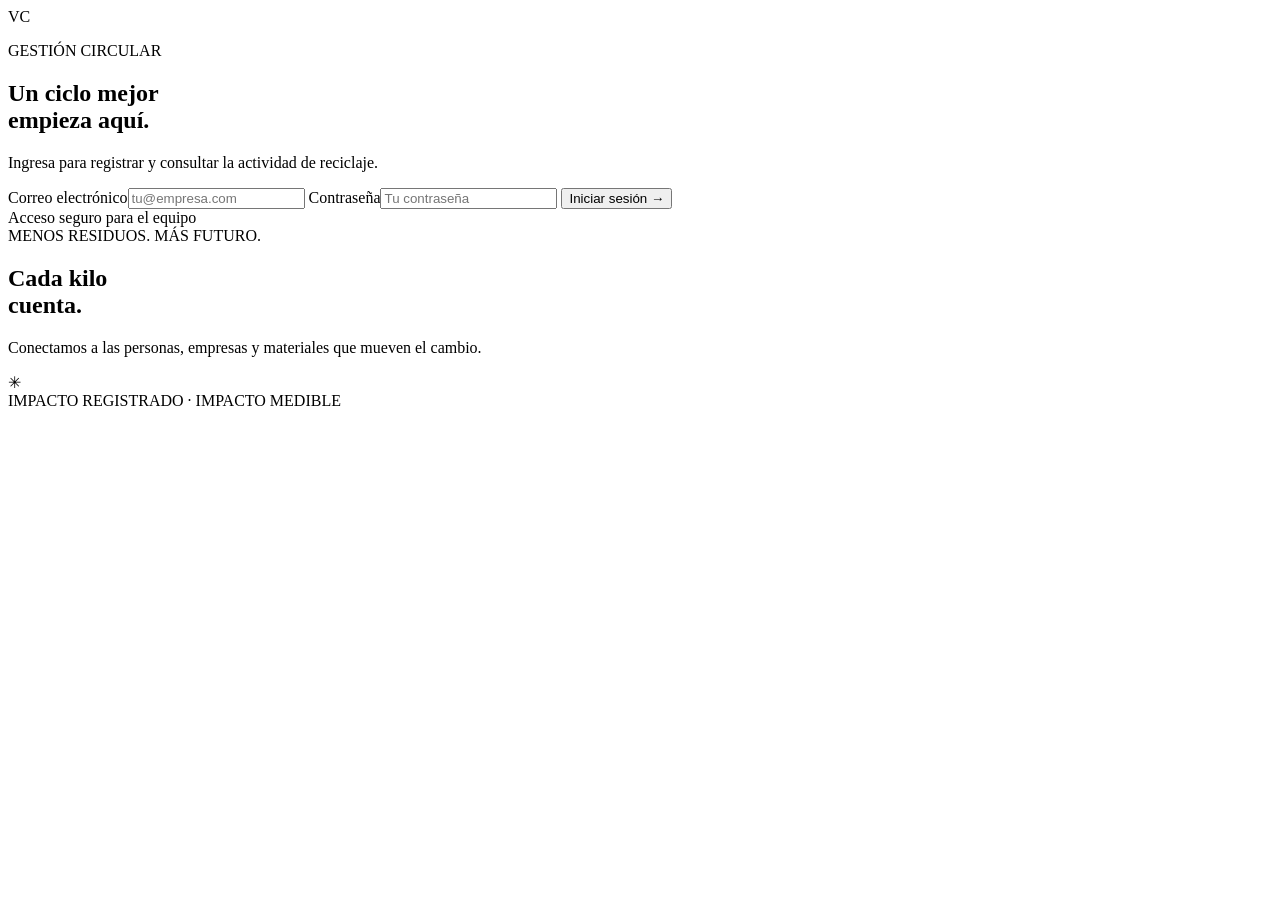
==== static/index.html @ 8184d39c "Añadir estructura HTML del panel web" ====
<!doctype html>
<html lang="es">
<head>
  <meta charset="utf-8">
  <meta name="viewport" content="width=device-width, initial-scale=1">
  <meta name="theme-color" content="#173d35">
  <title>VerdeCiclo · Gestión de reciclaje</title>
  <link rel="stylesheet" href="/styles.css">
</head>
<body>
  <div id="toast" role="status" aria-live="polite"></div>
  <main id="login" class="login-shell">
    <section class="login-card">
      <div class="brand-mark">VC</div>
      <p class="eyebrow">GESTIÓN CIRCULAR</p>
      <h1>Un ciclo mejor<br>empieza aquí.</h1>
      <p class="muted">Ingresa para registrar y consultar la actividad de reciclaje.</p>
      <form id="login-form" class="form-stack">
        <label>Correo electrónico<input name="correo" type="email" autocomplete="username" required placeholder="tu@empresa.com"></label>
        <label>Contraseña<input name="contrasena" type="password" autocomplete="current-password" required placeholder="Tu contraseña"></label>
        <button class="button primary wide" type="submit">Iniciar sesión <span>→</span></button>
        <p id="login-error" class="error-text" hidden></p>
      </form>
      <div class="login-foot"><span class="status-dot"></span> Acceso seguro para el equipo</div>
    </section>
    <aside class="login-art"><div class="art-copy"><span class="art-kicker">MENOS RESIDUOS. MÁS FUTURO.</span><h2>Cada kilo<br>cuenta.</h2><p>Conectamos a las personas, empresas y materiales que mueven el cambio.</p></div><div class="orbit orbit-a"></div><div class="orbit orbit-b"></div><div class="leaf-shape">✳</div><div class="art-caption">IMPACTO REGISTRADO · IMPACTO MEDIBLE</div></aside>
  </main>

  <div id="app" class="app-shell" hidden>
    <aside class="sidebar">
      <a class="brand" href="#dashboard"><span class="brand-mark small">VC</span><span>VerdeCiclo<small>GESTIÓN DE RECICLAJE</small></span></a>
      <div class="workspace-label">ESPACIO DE TRABAJO</div>
      <nav id="nav"></nav>
      <div class="sidebar-bottom"><div class="mini-plant">✳</div><p>Pequeños registros,<br>grandes cambios.</p><div class="side-user"><span class="avatar" id="avatar">V</span><span><b id="user-name">Usuario</b><small id="user-role">Rol</small></span><button id="logout" title="Cerrar sesión" aria-label="Cerrar sesión">↗</button></div></div>
    </aside>
    <div class="main-column">
      <header class="topbar"><div class="breadcrumb"><span>Espacio de trabajo</span><b>/</b><strong id="crumb">Resumen</strong></div><div class="top-actions"><span class="today" id="today"></span><span class="avatar top-avatar" id="top-avatar">V</span></div></header>
      <main id="view" class="content"></main>
      <footer class="footer"><span>VERDECICLO <span class="footer-dot">●</span> GESTIÓN CON PROPÓSITO</span><span>Los indicadores se calculan desde los registros almacenados.</span></footer>
    </div>
  </div>
  <script src="/app.js" defer></script>
</body>
</html>
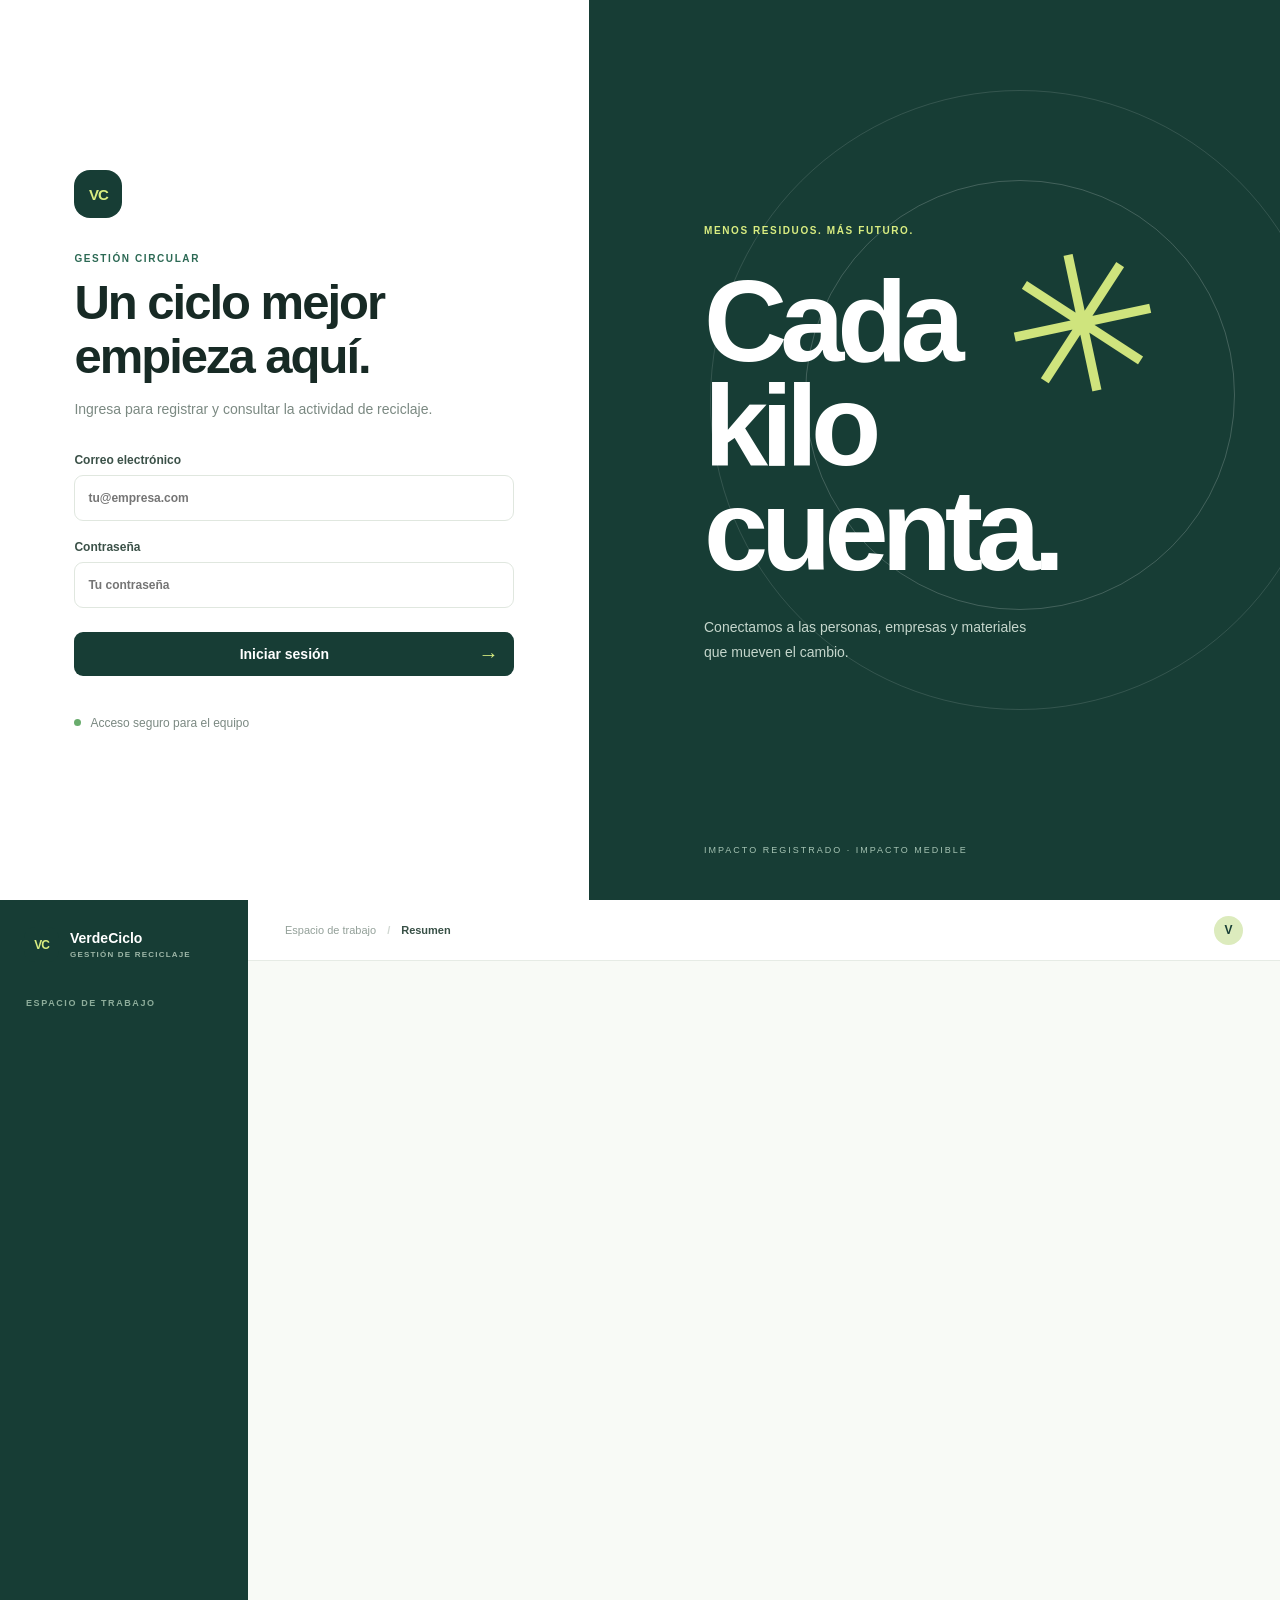
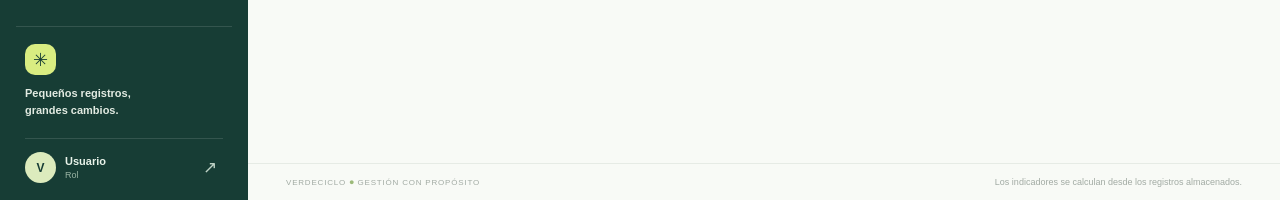
==== commit 6ac8ae72: "Corregir rutas para GitHub Pages" ====
--- a/static/index.html
+++ b/static/index.html
@@ -5,7 +5,7 @@
   <meta name="viewport" content="width=device-width, initial-scale=1">
   <meta name="theme-color" content="#173d35">
   <title>VerdeCiclo · Gestión de reciclaje</title>
-  <link rel="stylesheet" href="/styles.css">
+  <link rel="stylesheet" href="./styles.css">
 </head>
 <body>
   <div id="toast" role="status" aria-live="polite"></div>
@@ -25,7 +25,6 @@
     </section>
     <aside class="login-art"><div class="art-copy"><span class="art-kicker">MENOS RESIDUOS. MÁS FUTURO.</span><h2>Cada kilo<br>cuenta.</h2><p>Conectamos a las personas, empresas y materiales que mueven el cambio.</p></div><div class="orbit orbit-a"></div><div class="orbit orbit-b"></div><div class="leaf-shape">✳</div><div class="art-caption">IMPACTO REGISTRADO · IMPACTO MEDIBLE</div></aside>
   </main>
-
   <div id="app" class="app-shell" hidden>
     <aside class="sidebar">
       <a class="brand" href="#dashboard"><span class="brand-mark small">VC</span><span>VerdeCiclo<small>GESTIÓN DE RECICLAJE</small></span></a>
@@ -39,6 +38,6 @@
       <footer class="footer"><span>VERDECICLO <span class="footer-dot">●</span> GESTIÓN CON PROPÓSITO</span><span>Los indicadores se calculan desde los registros almacenados.</span></footer>
     </div>
   </div>
-  <script src="/app.js" defer></script>
+  <script src="./app.js" defer></script>
 </body>
 </html>
--- a/static/styles.css
+++ b/static/styles.css
@@ -0,0 +1 @@
+:root{--forest:#173d35;--deep:#102d27;--green:#2c6954;--lime:#d9ed81;--mint:#edf5e9;--paper:#f8faf6;--ink:#172a25;--muted:#7b8982;--line:#e6ebe5;--white:#fff;--red:#a83d38;--shadow:0 16px 45px #1a39290c}*{box-sizing:border-box}body{margin:0;background:var(--paper);color:var(--ink);font:14px 'DM Sans',sans-serif}h1,h2,h3,p{margin-top:0}button,input,select{font:inherit}button{cursor:pointer}.login-shell{min-height:100vh;display:grid;grid-template-columns:minmax(390px,46%) 1fr;background:#fff}.login-card{align-self:center;width:min(440px,calc(100% - 72px));margin:40px auto}.brand-mark{display:grid;place-items:center;width:48px;height:48px;border-radius:16px;background:var(--forest);color:var(--lime);font:800 15px Manrope,sans-serif;letter-spacing:-1px}.eyebrow,.art-kicker,.workspace-label{font-size:10px;font-weight:700;letter-spacing:1.6px;color:var(--green)}.login-card .eyebrow{margin:35px 0 12px}.login-card h1{font:800 clamp(35px,4vw,49px)/1.1 Manrope,sans-serif;letter-spacing:-2px;margin-bottom:14px}.muted{color:var(--muted);line-height:1.7}.form-stack{display:grid;gap:19px;margin-top:31px}.form-stack label,.field label{display:grid;gap:8px;font-size:12px;font-weight:600;color:#3b5148}.form-stack input,.field input,.field select,.search-input{height:46px;border:1px solid #e0e7df;border-radius:9px;padding:0 13px;outline:none;background:#fff;color:var(--ink)}input:focus,select:focus{border-color:#5e9679!important;box-shadow:0 0 0 3px #43816017}.button{height:44px;border:0;border-radius:9px;padding:0 16px;font-weight:700;transition:.18s}.button:hover{transform:translateY(-1px)}.button.primary{background:var(--forest);color:#fff}.button.primary:hover{background:#24594a}.button.primary span{float:right;color:var(--lime);font-size:20px;line-height:16px}.button.light{background:#eff4ec;color:var(--forest)}.button.danger{background:#fff0ee;color:var(--red)}.button.small-btn{height:34px;padding:0 11px;font-size:12px}.wide{width:100%;margin-top:5px}.error-text{color:var(--red);font-size:12px;margin:0}.login-foot{margin-top:40px;color:var(--muted);font-size:12px;display:flex;align-items:center;gap:9px}.status-dot{width:7px;height:7px;border-radius:50%;background:#69ac6d}.login-art{position:relative;overflow:hidden;display:flex;align-items:center;background:var(--forest);color:#fff;min-height:100vh;padding:9vw}.art-copy{position:relative;z-index:1;max-width:420px}.art-kicker{color:var(--lime)}.art-copy h2{font:800 clamp(68px,9vw,124px)/.91 Manrope,sans-serif;letter-spacing:-7px;margin:32px 0}.art-copy p{color:#c5d6cc;line-height:1.8;max-width:330px}.orbit{position:absolute;border:1px solid #ffffff20;border-radius:50%;width:620px;height:620px;right:-50px;top:10%}.orbit-b{width:430px;height:430px;right:45px;top:20%;border-color:#ffffff30}.leaf-shape{position:absolute;right:17%;top:24%;font-size:190px;color:#d9ed81;opacity:.95;transform:rotate(-12deg)}.art-caption{position:absolute;bottom:45px;left:9vw;font-size:9px;letter-spacing:2px;color:#a6c4b4}.app-shell{min-height:100vh;display:flex}.sidebar{width:248px;flex-shrink:0;background:var(--forest);color:#e9f3ea;display:flex;flex-direction:column;padding:25px 16px 17px}.brand{display:flex;align-items:center;gap:11px;padding:2px 8px 36px;text-decoration:none;color:#fff;font:700 14px Manrope,sans-serif}.brand small{display:block;color:#9eb7a8;font:600 8px 'DM Sans',sans-serif;letter-spacing:1.2px;margin-top:4px}.brand-mark.small{width:35px;height:35px;border-radius:11px;font-size:12px}.workspace-label{color:#8ead9b;font-size:9px;padding:0 10px;margin-bottom:11px}.sidebar nav{display:grid;gap:4px}.nav-group{font-size:10px;letter-spacing:1.2px;color:#83a08e;padding:20px 10px 7px;font-weight:700}.nav-item{height:41px;display:flex;align-items:center;gap:12px;padding:0 11px;border-radius:8px;color:#bdd0c3;text-decoration:none;font-size:12px;font-weight:500;cursor:pointer}.nav-item:hover,.nav-item.active{background:#ffffff14;color:#fff}.nav-icon{width:17px;text-align:center;font-size:15px;color:#9abea7}.nav-item.active .nav-icon{color:var(--lime)}.sidebar-bottom{margin-top:auto;border-top:1px solid #ffffff20;padding:17px 9px 0}.mini-plant{width:31px;height:31px;background:#d9ed81;color:var(--forest);border-radius:10px;display:grid;place-items:center;font-size:18px}.sidebar-bottom>p{font:600 11px/1.5 Manrope,sans-serif;color:#e2ebe2;margin:10px 0 20px}.side-user{border-top:1px solid #ffffff20;padding-top:13px;display:flex;align-items:center;gap:9px}.avatar{width:31px;height:31px;border-radius:50%;display:grid;place-items:center;background:#dcebbd;color:var(--forest);font-weight:700;font-size:12px}.side-user span:nth-child(2){display:grid;gap:3px;font-size:11px;min-width:0}.side-user small{color:#98b3a3;font-size:9px}.side-user button{margin-left:auto;color:#bed2c5;background:transparent;border:0;font-size:17px}.main-column{min-width:0;flex:1;display:flex;flex-direction:column}.topbar{height:61px;border-bottom:1px solid var(--line);display:flex;align-items:center;justify-content:space-between;padding:0 37px;background:#fff}.breadcrumb{display:flex;align-items:center;gap:11px;font-size:11px;color:#93a099}.breadcrumb b{color:#d0d7d1}.breadcrumb strong{color:#385046;font-weight:600}.top-actions{display:flex;align-items:center;gap:16px}.today{font-size:11px;color:#829088}.top-avatar{width:29px;height:29px}.content{padding:33px 38px 45px;flex:1;max-width:1600px;width:100%;margin:0 auto}.page-head{display:flex;justify-content:space-between;align-items:flex-end;margin-bottom:25px;gap:15px}.page-head h1{font:800 27px Manrope,sans-serif;letter-spacing:-.8px;margin:5px 0 6px}.page-head p{margin:0;color:var(--muted);font-size:12px}.kicker{font-size:9px;color:#6b8a72;letter-spacing:1.5px;font-weight:700}.head-actions{display:flex;gap:8px;align-items:center}.filter{height:37px;border:1px solid var(--line);border-radius:8px;background:#fff;color:#476057;padding:0 10px;font-size:11px}.grid{display:grid;gap:15px}.stats-grid{grid-template-columns:repeat(4,minmax(0,1fr));margin-bottom:16px}.stat-card,.panel,.table-panel{background:#fff;border:1px solid var(--line);border-radius:12px;box-shadow:var(--shadow)}.stat-card{padding:17px 18px;min-height:112px;position:relative}.stat-label{font-size:11px;color:#7e8d84}.stat-icon{position:absolute;right:17px;top:15px;width:29px;height:29px;border-radius:9px;background:#f0f5ea;display:grid;place-items:center;color:#52785c;font-size:14px}.stat-value{font:800 27px Manrope,sans-serif;letter-spacing:-1px;margin:12px 0 4px}.stat-note{font-size:10px;color:#91a097}.dashboard-grid{grid-template-columns:1.45fr 1fr}.panel{padding:19px;margin-bottom:15px}.panel-head{display:flex;justify-content:space-between;align-items:flex-start;margin-bottom:17px}.panel-head h3{font:700 13px Manrope,sans-serif;margin:0}.panel-head p{font-size:10px;color:var(--muted);margin:5px 0 0}.chart{height:205px;display:flex;gap:10px;align-items:flex-end;padding:12px 4px 0;border-bottom:1px solid var(--line)}.bar-col{height:100%;flex:1;display:flex;flex-direction:column;justify-content:flex-end;align-items:center;gap:8px}.bar{width:min(34px,65%);border-radius:6px 6px 2px 2px;background:#b5cf92;min-height:3px;position:relative}.bar.current{background:var(--forest)}.bar-label{font-size:9px;color:#9aa69e}.legend{font-size:9px;color:#809087;display:flex;align-items:center;gap:6px}.legend i{width:7px;height:7px;border-radius:2px;background:var(--forest)}.material-list{display:grid;gap:17px}.material-row{display:grid;grid-template-columns:1fr auto;gap:8px;font-size:10px;color:#52665c}.material-row strong{font-size:10px;color:#2c463b}.progress{grid-column:1/3;height:5px;background:#eef2eb;border-radius:5px;overflow:hidden}.progress span{display:block;height:100%;border-radius:5px;background:#84a976}.table-panel{overflow:hidden}.table-top{padding:16px 18px;display:flex;justify-content:space-between;align-items:center;border-bottom:1px solid var(--line)}.table-top h3{font:700 13px Manrope,sans-serif;margin:0}.table-top span{font-size:10px;color:#839087}.table-wrap{overflow-x:auto}table{width:100%;border-collapse:collapse;white-space:nowrap}th{text-align:left;padding:11px 17px;background:#fafbf9;color:#94a098;font-size:9px;font-weight:700;letter-spacing:.5px;text-transform:uppercase}td{padding:12px 17px;border-top:1px solid #eff2ee;font-size:11px;color:#4b6055}td strong{font-weight:600;color:#294439}.kg-pill,.soft-pill{border-radius:20px;background:#edf5e9;color:#426e4f;padding:5px 8px;font-size:10px;font-weight:700}.empty{padding:32px;text-align:center;color:#95a199;font-size:12px}.table-actions{display:flex;gap:6px}.link-btn{border:0;background:transparent;color:#467558;font-weight:700;font-size:11px;padding:4px}.link-btn.delete{color:#a94e45}.notice{padding:13px 15px;border-radius:9px;background:#f4f6ed;border:1px solid #e6eadc;color:#6a765d;font-size:11px;line-height:1.6;margin:12px 0}.notice.pending{background:#fbf6e9;border-color:#f0e7ce;color:#826d3a}.notice strong{color:inherit}.table-controls{display:flex;gap:8px}.search-input{height:35px;min-width:185px;font-size:11px}.form-card{max-width:670px;background:#fff;border:1px solid var(--line);border-radius:12px;padding:21px;box-shadow:var(--shadow)}.form-grid{display:grid;grid-template-columns:1fr 1fr;gap:16px}.field{display:grid;gap:7px}.field.full{grid-column:1/-1}.field label{font-size:11px}.field input,.field select{height:40px;font-size:12px}.form-actions{display:flex;justify-content:flex-end;gap:8px;margin-top:20px}.report-controls{display:flex;gap:9px;align-items:center;flex-wrap:wrap}.report-summary{display:flex;gap:16px;align-items:center;padding:18px;background:#f5f8f2;border-radius:10px;margin:17px 0}.report-summary strong{font:800 24px Manrope,sans-serif}.report-summary span{font-size:11px;color:#74847a}.footer{border-top:1px solid var(--line);padding:13px 38px;color:#a1aaa3;font-size:8px;letter-spacing:.8px;display:flex;justify-content:space-between}.footer-dot{color:#9cba79}.footer span:last-child{font-size:9px;letter-spacing:0}#toast{position:fixed;right:22px;top:20px;z-index:10;background:var(--forest);color:white;border-radius:8px;padding:12px 17px;box-shadow:0 8px 30px #102d2730;font-size:12px;opacity:0;transform:translateY(-8px);pointer-events:none;transition:.2s}#toast.show{opacity:1;transform:translateY(0)}#toast.bad{background:#933e38}.role-tag{font-size:9px;color:#779078;background:#f1f5ec;border-radius:20px;padding:5px 8px;font-weight:700}.cell-primary{display:flex;align-items:center;gap:9px}.cell-avatar{width:26px;height:26px;border-radius:8px;background:#f0f4ea;color:#557553;display:grid;place-items:center;font-size:10px;font-weight:700}@media(max-width:950px){.sidebar{width:205px}.content{padding:27px 23px}.topbar{padding:0 23px}.stats-grid{grid-template-columns:repeat(2,1fr)}.dashboard-grid{grid-template-columns:1fr}.login-shell{grid-template-columns:1fr}.login-art{display:none}}@media(max-width:620px){.sidebar{width:62px;padding:17px 8px}.brand{padding:0 5px 30px}.brand>span:nth-child(2),.workspace-label,.nav-group,.nav-item span:not(.nav-icon),.sidebar-bottom>p,.side-user span:nth-child(2),.side-user button{display:none}.nav-item{justify-content:center;padding:0}.sidebar-bottom{padding:12px 0 0}.mini-plant{display:none}.side-user{justify-content:center}.topbar{height:54px;padding:0 14px}.today{display:none}.content{padding:22px 13px 32px}.page-head{align-items:flex-start;flex-direction:column}.stats-grid{gap:9px}.stat-card{padding:13px;min-height:100px}.stat-value{font-size:22px}.stat-icon{right:10px;top:10px;width:24px;height:24px}.panel{padding:14px}.footer{padding:12px 14px;gap:10px;line-height:1.5}.footer span:last-child{text-align:right}.form-grid{grid-template-columns:1fr}.field.full{grid-column:auto}.table-top{padding:13px}.table-controls{flex-wrap:wrap}.report-controls{width:100%}.filter{max-width:100%}}
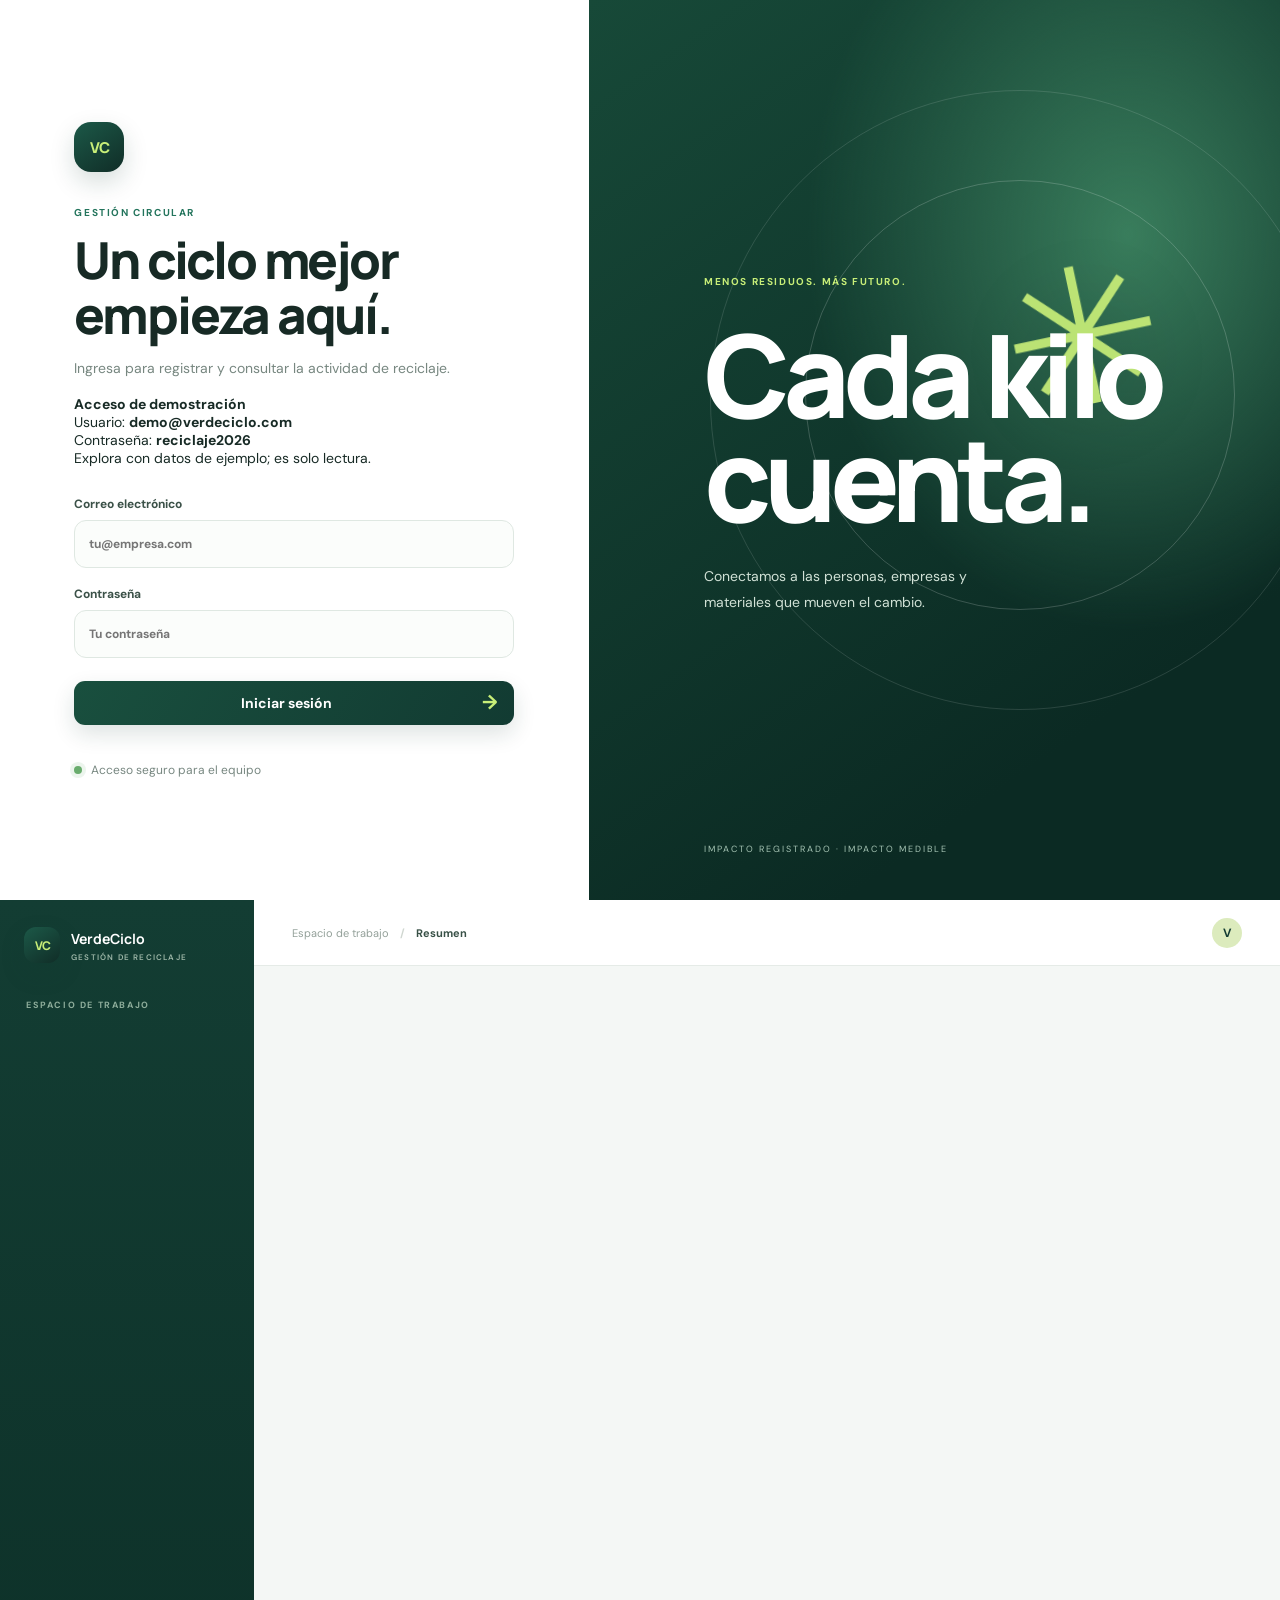
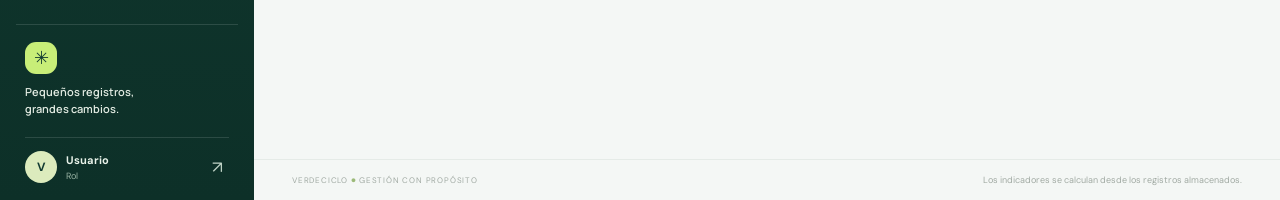
==== commit 5b5e20bd: "Añadir acceso demo de solo lectura" ====
--- a/static/index.html
+++ b/static/index.html
@@ -15,6 +15,7 @@
       <p class="eyebrow">GESTIÓN CIRCULAR</p>
       <h1>Un ciclo mejor<br>empieza aquí.</h1>
       <p class="muted">Ingresa para registrar y consultar la actividad de reciclaje.</p>
+      <div class="demo-hint"><strong>Acceso de demostración</strong><br>Usuario: <b>demo@verdeciclo.com</b><br>Contraseña: <b>reciclaje2026</b><br>Explora con datos de ejemplo; es solo lectura.</div>
       <form id="login-form" class="form-stack">
         <label>Correo electrónico<input name="correo" type="email" autocomplete="username" required placeholder="tu@empresa.com"></label>
         <label>Contraseña<input name="contrasena" type="password" autocomplete="current-password" required placeholder="Tu contraseña"></label>
@@ -39,5 +40,6 @@
     </div>
   </div>
   <script src="./app.js" defer></script>
+  <script src="./demo.js" defer></script>
 </body>
 </html>
--- a/static/styles.css
+++ b/static/styles.css
@@ -1 +1,2 @@
-:root{--forest:#173d35;--deep:#102d27;--green:#2c6954;--lime:#d9ed81;--mint:#edf5e9;--paper:#f8faf6;--ink:#172a25;--muted:#7b8982;--line:#e6ebe5;--white:#fff;--red:#a83d38;--shadow:0 16px 45px #1a39290c}*{box-sizing:border-box}body{margin:0;background:var(--paper);color:var(--ink);font:14px 'DM Sans',sans-serif}h1,h2,h3,p{margin-top:0}button,input,select{font:inherit}button{cursor:pointer}.login-shell{min-height:100vh;display:grid;grid-template-columns:minmax(390px,46%) 1fr;background:#fff}.login-card{align-self:center;width:min(440px,calc(100% - 72px));margin:40px auto}.brand-mark{display:grid;place-items:center;width:48px;height:48px;border-radius:16px;background:var(--forest);color:var(--lime);font:800 15px Manrope,sans-serif;letter-spacing:-1px}.eyebrow,.art-kicker,.workspace-label{font-size:10px;font-weight:700;letter-spacing:1.6px;color:var(--green)}.login-card .eyebrow{margin:35px 0 12px}.login-card h1{font:800 clamp(35px,4vw,49px)/1.1 Manrope,sans-serif;letter-spacing:-2px;margin-bottom:14px}.muted{color:var(--muted);line-height:1.7}.form-stack{display:grid;gap:19px;margin-top:31px}.form-stack label,.field label{display:grid;gap:8px;font-size:12px;font-weight:600;color:#3b5148}.form-stack input,.field input,.field select,.search-input{height:46px;border:1px solid #e0e7df;border-radius:9px;padding:0 13px;outline:none;background:#fff;color:var(--ink)}input:focus,select:focus{border-color:#5e9679!important;box-shadow:0 0 0 3px #43816017}.button{height:44px;border:0;border-radius:9px;padding:0 16px;font-weight:700;transition:.18s}.button:hover{transform:translateY(-1px)}.button.primary{background:var(--forest);color:#fff}.button.primary:hover{background:#24594a}.button.primary span{float:right;color:var(--lime);font-size:20px;line-height:16px}.button.light{background:#eff4ec;color:var(--forest)}.button.danger{background:#fff0ee;color:var(--red)}.button.small-btn{height:34px;padding:0 11px;font-size:12px}.wide{width:100%;margin-top:5px}.error-text{color:var(--red);font-size:12px;margin:0}.login-foot{margin-top:40px;color:var(--muted);font-size:12px;display:flex;align-items:center;gap:9px}.status-dot{width:7px;height:7px;border-radius:50%;background:#69ac6d}.login-art{position:relative;overflow:hidden;display:flex;align-items:center;background:var(--forest);color:#fff;min-height:100vh;padding:9vw}.art-copy{position:relative;z-index:1;max-width:420px}.art-kicker{color:var(--lime)}.art-copy h2{font:800 clamp(68px,9vw,124px)/.91 Manrope,sans-serif;letter-spacing:-7px;margin:32px 0}.art-copy p{color:#c5d6cc;line-height:1.8;max-width:330px}.orbit{position:absolute;border:1px solid #ffffff20;border-radius:50%;width:620px;height:620px;right:-50px;top:10%}.orbit-b{width:430px;height:430px;right:45px;top:20%;border-color:#ffffff30}.leaf-shape{position:absolute;right:17%;top:24%;font-size:190px;color:#d9ed81;opacity:.95;transform:rotate(-12deg)}.art-caption{position:absolute;bottom:45px;left:9vw;font-size:9px;letter-spacing:2px;color:#a6c4b4}.app-shell{min-height:100vh;display:flex}.sidebar{width:248px;flex-shrink:0;background:var(--forest);color:#e9f3ea;display:flex;flex-direction:column;padding:25px 16px 17px}.brand{display:flex;align-items:center;gap:11px;padding:2px 8px 36px;text-decoration:none;color:#fff;font:700 14px Manrope,sans-serif}.brand small{display:block;color:#9eb7a8;font:600 8px 'DM Sans',sans-serif;letter-spacing:1.2px;margin-top:4px}.brand-mark.small{width:35px;height:35px;border-radius:11px;font-size:12px}.workspace-label{color:#8ead9b;font-size:9px;padding:0 10px;margin-bottom:11px}.sidebar nav{display:grid;gap:4px}.nav-group{font-size:10px;letter-spacing:1.2px;color:#83a08e;padding:20px 10px 7px;font-weight:700}.nav-item{height:41px;display:flex;align-items:center;gap:12px;padding:0 11px;border-radius:8px;color:#bdd0c3;text-decoration:none;font-size:12px;font-weight:500;cursor:pointer}.nav-item:hover,.nav-item.active{background:#ffffff14;color:#fff}.nav-icon{width:17px;text-align:center;font-size:15px;color:#9abea7}.nav-item.active .nav-icon{color:var(--lime)}.sidebar-bottom{margin-top:auto;border-top:1px solid #ffffff20;padding:17px 9px 0}.mini-plant{width:31px;height:31px;background:#d9ed81;color:var(--forest);border-radius:10px;display:grid;place-items:center;font-size:18px}.sidebar-bottom>p{font:600 11px/1.5 Manrope,sans-serif;color:#e2ebe2;margin:10px 0 20px}.side-user{border-top:1px solid #ffffff20;padding-top:13px;display:flex;align-items:center;gap:9px}.avatar{width:31px;height:31px;border-radius:50%;display:grid;place-items:center;background:#dcebbd;color:var(--forest);font-weight:700;font-size:12px}.side-user span:nth-child(2){display:grid;gap:3px;font-size:11px;min-width:0}.side-user small{color:#98b3a3;font-size:9px}.side-user button{margin-left:auto;color:#bed2c5;background:transparent;border:0;font-size:17px}.main-column{min-width:0;flex:1;display:flex;flex-direction:column}.topbar{height:61px;border-bottom:1px solid var(--line);display:flex;align-items:center;justify-content:space-between;padding:0 37px;background:#fff}.breadcrumb{display:flex;align-items:center;gap:11px;font-size:11px;color:#93a099}.breadcrumb b{color:#d0d7d1}.breadcrumb strong{color:#385046;font-weight:600}.top-actions{display:flex;align-items:center;gap:16px}.today{font-size:11px;color:#829088}.top-avatar{width:29px;height:29px}.content{padding:33px 38px 45px;flex:1;max-width:1600px;width:100%;margin:0 auto}.page-head{display:flex;justify-content:space-between;align-items:flex-end;margin-bottom:25px;gap:15px}.page-head h1{font:800 27px Manrope,sans-serif;letter-spacing:-.8px;margin:5px 0 6px}.page-head p{margin:0;color:var(--muted);font-size:12px}.kicker{font-size:9px;color:#6b8a72;letter-spacing:1.5px;font-weight:700}.head-actions{display:flex;gap:8px;align-items:center}.filter{height:37px;border:1px solid var(--line);border-radius:8px;background:#fff;color:#476057;padding:0 10px;font-size:11px}.grid{display:grid;gap:15px}.stats-grid{grid-template-columns:repeat(4,minmax(0,1fr));margin-bottom:16px}.stat-card,.panel,.table-panel{background:#fff;border:1px solid var(--line);border-radius:12px;box-shadow:var(--shadow)}.stat-card{padding:17px 18px;min-height:112px;position:relative}.stat-label{font-size:11px;color:#7e8d84}.stat-icon{position:absolute;right:17px;top:15px;width:29px;height:29px;border-radius:9px;background:#f0f5ea;display:grid;place-items:center;color:#52785c;font-size:14px}.stat-value{font:800 27px Manrope,sans-serif;letter-spacing:-1px;margin:12px 0 4px}.stat-note{font-size:10px;color:#91a097}.dashboard-grid{grid-template-columns:1.45fr 1fr}.panel{padding:19px;margin-bottom:15px}.panel-head{display:flex;justify-content:space-between;align-items:flex-start;margin-bottom:17px}.panel-head h3{font:700 13px Manrope,sans-serif;margin:0}.panel-head p{font-size:10px;color:var(--muted);margin:5px 0 0}.chart{height:205px;display:flex;gap:10px;align-items:flex-end;padding:12px 4px 0;border-bottom:1px solid var(--line)}.bar-col{height:100%;flex:1;display:flex;flex-direction:column;justify-content:flex-end;align-items:center;gap:8px}.bar{width:min(34px,65%);border-radius:6px 6px 2px 2px;background:#b5cf92;min-height:3px;position:relative}.bar.current{background:var(--forest)}.bar-label{font-size:9px;color:#9aa69e}.legend{font-size:9px;color:#809087;display:flex;align-items:center;gap:6px}.legend i{width:7px;height:7px;border-radius:2px;background:var(--forest)}.material-list{display:grid;gap:17px}.material-row{display:grid;grid-template-columns:1fr auto;gap:8px;font-size:10px;color:#52665c}.material-row strong{font-size:10px;color:#2c463b}.progress{grid-column:1/3;height:5px;background:#eef2eb;border-radius:5px;overflow:hidden}.progress span{display:block;height:100%;border-radius:5px;background:#84a976}.table-panel{overflow:hidden}.table-top{padding:16px 18px;display:flex;justify-content:space-between;align-items:center;border-bottom:1px solid var(--line)}.table-top h3{font:700 13px Manrope,sans-serif;margin:0}.table-top span{font-size:10px;color:#839087}.table-wrap{overflow-x:auto}table{width:100%;border-collapse:collapse;white-space:nowrap}th{text-align:left;padding:11px 17px;background:#fafbf9;color:#94a098;font-size:9px;font-weight:700;letter-spacing:.5px;text-transform:uppercase}td{padding:12px 17px;border-top:1px solid #eff2ee;font-size:11px;color:#4b6055}td strong{font-weight:600;color:#294439}.kg-pill,.soft-pill{border-radius:20px;background:#edf5e9;color:#426e4f;padding:5px 8px;font-size:10px;font-weight:700}.empty{padding:32px;text-align:center;color:#95a199;font-size:12px}.table-actions{display:flex;gap:6px}.link-btn{border:0;background:transparent;color:#467558;font-weight:700;font-size:11px;padding:4px}.link-btn.delete{color:#a94e45}.notice{padding:13px 15px;border-radius:9px;background:#f4f6ed;border:1px solid #e6eadc;color:#6a765d;font-size:11px;line-height:1.6;margin:12px 0}.notice.pending{background:#fbf6e9;border-color:#f0e7ce;color:#826d3a}.notice strong{color:inherit}.table-controls{display:flex;gap:8px}.search-input{height:35px;min-width:185px;font-size:11px}.form-card{max-width:670px;background:#fff;border:1px solid var(--line);border-radius:12px;padding:21px;box-shadow:var(--shadow)}.form-grid{display:grid;grid-template-columns:1fr 1fr;gap:16px}.field{display:grid;gap:7px}.field.full{grid-column:1/-1}.field label{font-size:11px}.field input,.field select{height:40px;font-size:12px}.form-actions{display:flex;justify-content:flex-end;gap:8px;margin-top:20px}.report-controls{display:flex;gap:9px;align-items:center;flex-wrap:wrap}.report-summary{display:flex;gap:16px;align-items:center;padding:18px;background:#f5f8f2;border-radius:10px;margin:17px 0}.report-summary strong{font:800 24px Manrope,sans-serif}.report-summary span{font-size:11px;color:#74847a}.footer{border-top:1px solid var(--line);padding:13px 38px;color:#a1aaa3;font-size:8px;letter-spacing:.8px;display:flex;justify-content:space-between}.footer-dot{color:#9cba79}.footer span:last-child{font-size:9px;letter-spacing:0}#toast{position:fixed;right:22px;top:20px;z-index:10;background:var(--forest);color:white;border-radius:8px;padding:12px 17px;box-shadow:0 8px 30px #102d2730;font-size:12px;opacity:0;transform:translateY(-8px);pointer-events:none;transition:.2s}#toast.show{opacity:1;transform:translateY(0)}#toast.bad{background:#933e38}.role-tag{font-size:9px;color:#779078;background:#f1f5ec;border-radius:20px;padding:5px 8px;font-weight:700}.cell-primary{display:flex;align-items:center;gap:9px}.cell-avatar{width:26px;height:26px;border-radius:8px;background:#f0f4ea;color:#557553;display:grid;place-items:center;font-size:10px;font-weight:700}@media(max-width:950px){.sidebar{width:205px}.content{padding:27px 23px}.topbar{padding:0 23px}.stats-grid{grid-template-columns:repeat(2,1fr)}.dashboard-grid{grid-template-columns:1fr}.login-shell{grid-template-columns:1fr}.login-art{display:none}}@media(max-width:620px){.sidebar{width:62px;padding:17px 8px}.brand{padding:0 5px 30px}.brand>span:nth-child(2),.workspace-label,.nav-group,.nav-item span:not(.nav-icon),.sidebar-bottom>p,.side-user span:nth-child(2),.side-user button{display:none}.nav-item{justify-content:center;padding:0}.sidebar-bottom{padding:12px 0 0}.mini-plant{display:none}.side-user{justify-content:center}.topbar{height:54px;padding:0 14px}.today{display:none}.content{padding:22px 13px 32px}.page-head{align-items:flex-start;flex-direction:column}.stats-grid{gap:9px}.stat-card{padding:13px;min-height:100px}.stat-value{font-size:22px}.stat-icon{right:10px;top:10px;width:24px;height:24px}.panel{padding:14px}.footer{padding:12px 14px;gap:10px;line-height:1.5}.footer span:last-child{text-align:right}.form-grid{grid-template-columns:1fr}.field.full{grid-column:auto}.table-top{padding:13px}.table-controls{flex-wrap:wrap}.report-controls{width:100%}.filter{max-width:100%}}
+@import url('https://fonts.googleapis.com/css2?family=DM+Sans:wght@400;500;600;700&family=Manrope:wght@500;600;700;800&display=swap');
+:root{--forest:#123b32;--deep:#0c2923;--green:#23745c;--lime:#c8ee78;--mint:#eaf4ed;--paper:#f4f7f5;--ink:#172a25;--muted:#778780;--line:#e5ebe7;--white:#fff;--red:#a83d38;--shadow:0 22px 65px #113b2a12}*{box-sizing:border-box}body{margin:0;background:var(--paper);color:var(--ink);font:14px 'DM Sans',sans-serif}h1,h2,h3,p{margin-top:0}button,input,select{font:inherit}button{cursor:pointer}.login-shell{min-height:100vh;display:grid;grid-template-columns:minmax(420px,46%) 1fr;background:#fff}.login-card{align-self:center;width:min(440px,calc(100% - 72px));margin:40px auto}.brand-mark{display:grid;place-items:center;width:50px;height:50px;border-radius:17px;background:linear-gradient(145deg,#1c5948,#102d27);color:var(--lime);font:800 15px Manrope,sans-serif;letter-spacing:-1px;box-shadow:0 10px 25px #123b322b}.eyebrow,.art-kicker,.workspace-label{font-size:10px;font-weight:700;letter-spacing:1.6px;color:var(--green)}.login-card .eyebrow{margin:34px 0 13px}.login-card h1{font:800 clamp(36px,4vw,51px)/1.08 Manrope,sans-serif;letter-spacing:-2.2px;margin-bottom:15px}.muted{color:var(--muted);line-height:1.7}.form-stack{display:grid;gap:18px;margin-top:29px}.form-stack label,.field label{display:grid;gap:8px;font-size:12px;font-weight:700;color:#3b5148}.form-stack input,.field input,.field select,.search-input{height:48px;border:1px solid #dfe8e2;border-radius:12px;padding:0 14px;outline:none;background:#fbfdfb;color:var(--ink);transition:.2s}.form-stack input:focus,.field input:focus,.field select:focus,.search-input:focus,input:focus,select:focus{border-color:#60a181!important;box-shadow:0 0 0 4px #43816017;background:white}.button{min-height:44px;border:0;border-radius:11px;padding:0 16px;font-weight:700;transition:transform .18s,box-shadow .18s,background .18s}.button:hover{transform:translateY(-2px)}.button.primary{background:linear-gradient(120deg,#194f3e,#123b32);color:#fff;box-shadow:0 9px 22px #123b3224}.button.primary:hover{background:#24594a;box-shadow:0 12px 26px #123b3230}.button.primary span{float:right;color:var(--lime);font-size:20px;line-height:16px}.button.light{background:#edf4ef;color:var(--forest)}.button.danger{background:#fff0ee;color:var(--red)}.button.small-btn{min-height:34px;padding:0 11px;font-size:12px}.wide{width:100%;margin-top:5px}.error-text{color:var(--red);font-size:12px;margin:0}.login-foot{margin-top:37px;color:var(--muted);font-size:12px;display:flex;align-items:center;gap:9px}.status-dot{width:8px;height:8px;border-radius:50%;background:#69ac6d;box-shadow:0 0 0 4px #69ac6d20}.login-art{position:relative;overflow:hidden;display:flex;align-items:center;background:radial-gradient(ellipse at 78% 26%,#397d5c 0,transparent 42%),linear-gradient(145deg,#174938,#0b2a23 78%);color:#fff;min-height:100vh;padding:9vw}.art-copy{position:relative;z-index:1;max-width:460px}.art-kicker{color:var(--lime)}.art-copy h2{font:800 clamp(68px,9vw,124px)/.9 Manrope,sans-serif;letter-spacing:-7px;margin:34px 0}.art-copy p{color:#d1e1d6;line-height:1.8;max-width:330px}.orbit{position:absolute;border:1px solid #ffffff20;border-radius:50%;width:620px;height:620px;right:-50px;top:10%}.orbit-b{width:430px;height:430px;right:45px;top:20%;border-color:#ffffff30}.leaf-shape{position:absolute;right:17%;top:24%;font-size:190px;color:var(--lime);opacity:.92;transform:rotate(-12deg);filter:drop-shadow(0 20px 50px #0003)}.art-caption{position:absolute;bottom:45px;left:9vw;font-size:9px;letter-spacing:2px;color:#a6c4b4}.app-shell{min-height:100vh;display:flex;background:var(--paper)}.sidebar{width:254px;flex-shrink:0;background:linear-gradient(180deg,#133d33,#0d3028);color:#e9f3ea;display:flex;flex-direction:column;padding:25px 16px 17px}.brand{display:flex;align-items:center;gap:11px;padding:2px 8px 36px;text-decoration:none;color:#fff;font:700 14px Manrope,sans-serif}.brand small{display:block;color:#9eb7a8;font:600 8px 'DM Sans',sans-serif;letter-spacing:1.2px;margin-top:4px}.brand-mark.small{width:36px;height:36px;border-radius:12px;font-size:12px}.workspace-label{color:#8ead9b;font-size:9px;padding:0 10px;margin-bottom:11px}.sidebar nav{display:grid;gap:5px}.nav-group{font-size:10px;letter-spacing:1.2px;color:#83a08e;padding:20px 10px 7px;font-weight:700}.nav-item{height:42px;display:flex;align-items:center;gap:12px;padding:0 11px;border-radius:11px;color:#bdd0c3;text-decoration:none;font-size:12px;font-weight:500;cursor:pointer;transition:.18s}.nav-item:hover,.nav-item.active{background:#ffffff17;color:#fff}.nav-item.active{box-shadow:inset 3px 0 var(--lime)}.nav-icon{width:17px;text-align:center;font-size:15px;color:#9abea7}.nav-item.active .nav-icon{color:var(--lime)}.sidebar-bottom{margin-top:auto;border-top:1px solid #ffffff20;padding:17px 9px 0}.mini-plant{width:32px;height:32px;background:var(--lime);color:var(--forest);border-radius:11px;display:grid;place-items:center;font-size:18px}.sidebar-bottom>p{font:600 11px/1.5 Manrope,sans-serif;color:#e2ebe2;margin:10px 0 20px}.side-user{border-top:1px solid #ffffff20;padding-top:13px;display:flex;align-items:center;gap:9px}.avatar{width:32px;height:32px;border-radius:50%;display:grid;place-items:center;background:#dcebbd;color:var(--forest);font-weight:700;font-size:12px}.side-user span:nth-child(2){display:grid;gap:3px;font-size:11px;min-width:0}.side-user small{color:#98b3a3;font-size:9px}.side-user button{margin-left:auto;color:#bed2c5;background:transparent;border:0;font-size:17px}.main-column{min-width:0;flex:1;display:flex;flex-direction:column}.topbar{height:66px;border-bottom:1px solid var(--line);display:flex;align-items:center;justify-content:space-between;padding:0 38px;background:#fff}.breadcrumb{display:flex;align-items:center;gap:11px;font-size:11px;color:#93a099}.breadcrumb b{color:#d0d7d1}.breadcrumb strong{color:#385046;font-weight:700}.top-actions{display:flex;align-items:center;gap:16px}.today{font-size:11px;color:#829088}.top-avatar{width:30px;height:30px}.content{padding:35px 38px 48px;flex:1;max-width:1600px;width:100%;margin:0 auto}.page-head{display:flex;justify-content:space-between;align-items:flex-end;margin-bottom:25px;gap:15px}.page-head h1{font:800 28px Manrope,sans-serif;letter-spacing:-.9px;margin:5px 0 6px}.page-head p{margin:0;color:var(--muted);font-size:12px}.kicker{font-size:9px;color:#6b8a72;letter-spacing:1.5px;font-weight:700}.head-actions{display:flex;gap:8px;align-items:center}.filter{height:39px;border:1px solid var(--line);border-radius:11px;background:#fff;color:#476057;padding:0 11px;font-size:11px}.grid{display:grid;gap:16px}.stats-grid{grid-template-columns:repeat(4,minmax(0,1fr));margin-bottom:17px}.stat-card,.panel,.table-panel{background:#fff;border:1px solid #e7ede9;border-radius:16px;box-shadow:var(--shadow)}.stat-card{padding:19px;min-height:118px;position:relative}.stat-label{font-size:11px;color:#7e8d84}.stat-icon{position:absolute;right:17px;top:15px;width:32px;height:32px;border-radius:11px;background:#eff6e8;display:grid;place-items:center;color:#52785c;font-size:14px}.stat-value{font:800 28px Manrope,sans-serif;letter-spacing:-1px;margin:13px 0 4px}.stat-note{font-size:10px;color:#91a097}.dashboard-grid{grid-template-columns:1.45fr 1fr}.panel{padding:21px;margin-bottom:16px}.panel-head{display:flex;justify-content:space-between;align-items:flex-start;margin-bottom:18px}.panel-head h3,.table-top h3{font:700 14px Manrope,sans-serif;margin:0}.panel-head p{font-size:10px;color:var(--muted);margin:5px 0 0}.chart{height:210px;display:flex;gap:10px;align-items:flex-end;padding:12px 4px 0;border-bottom:1px solid var(--line)}.bar-col{height:100%;flex:1;display:flex;flex-direction:column;justify-content:flex-end;align-items:center;gap:8px}.bar{width:min(35px,65%);border-radius:8px 8px 3px 3px;background:#b9d79d;min-height:3px;position:relative}.bar.current{background:linear-gradient(#2e8060,#174e3d)}.bar-label{font-size:9px;color:#9aa69e}.legend{font-size:9px;color:#809087;display:flex;align-items:center;gap:6px}.legend i{width:7px;height:7px;border-radius:2px;background:var(--forest)}.material-list{display:grid;gap:18px}.material-row{display:grid;grid-template-columns:1fr auto;gap:8px;font-size:10px;color:#52665c}.material-row strong{font-size:10px;color:#2c463b}.progress{grid-column:1/3;height:6px;background:#eef2eb;border-radius:5px;overflow:hidden}.progress span{display:block;height:100%;border-radius:5px;background:linear-gradient(90deg,#84a976,#badb84)}.table-panel{overflow:hidden}.table-top{padding:17px 19px;display:flex;justify-content:space-between;align-items:center;border-bottom:1px solid var(--line)}.table-top span{font-size:10px;color:#839087}.table-wrap{overflow-x:auto}table{width:100%;border-collapse:collapse;white-space:nowrap}th{text-align:left;padding:12px 17px;background:#f8faf8;color:#94a098;font-size:9px;font-weight:700;letter-spacing:.5px;text-transform:uppercase}td{padding:13px 17px;border-top:1px solid #eff2ee;font-size:11px;color:#4b6055}td strong{font-weight:700;color:#294439}.kg-pill,.soft-pill{border-radius:20px;background:#edf5e9;color:#426e4f;padding:5px 9px;font-size:10px;font-weight:700}.empty{padding:34px;text-align:center;color:#95a199;font-size:12px}.table-actions{display:flex;gap:6px}.link-btn{border:0;background:transparent;color:#467558;font-weight:700;font-size:11px;padding:4px}.link-btn.delete{color:#a94e45}.notice{padding:14px 16px;border-radius:12px;background:#f2f6ec;border:1px solid #e6eadc;color:#6a765d;font-size:11px;line-height:1.6;margin:12px 0}.notice.pending{background:#fbf6e9;border-color:#f0e7ce;color:#826d3a}.notice strong{color:inherit}.table-controls{display:flex;gap:8px}.search-input{height:37px;min-width:185px;font-size:11px}.form-card{max-width:670px;background:#fff;border:1px solid var(--line);border-radius:16px;padding:23px;box-shadow:var(--shadow)}.form-grid{display:grid;grid-template-columns:1fr 1fr;gap:17px}.field{display:grid;gap:7px}.field.full{grid-column:1/-1}.field label{font-size:11px}.field input,.field select{height:42px;font-size:12px}.form-actions{display:flex;justify-content:flex-end;gap:8px;margin-top:20px}.report-controls{display:flex;gap:9px;align-items:center;flex-wrap:wrap}.report-summary{display:flex;gap:16px;align-items:center;padding:20px;background:#f5f8f2;border-radius:13px;margin:18px 0}.report-summary strong{font:800 25px Manrope,sans-serif}.report-summary span{font-size:11px;color:#74847a}.footer{border-top:1px solid var(--line);padding:14px 38px;color:#a1aaa3;font-size:8px;letter-spacing:.8px;display:flex;justify-content:space-between}.footer-dot{color:#9cba79}.footer span:last-child{font-size:9px;letter-spacing:0}#toast{position:fixed;right:22px;top:20px;z-index:10;background:var(--forest);color:white;border-radius:11px;padding:13px 18px;box-shadow:0 8px 30px #102d2730;font-size:12px;opacity:0;transform:translateY(-8px);pointer-events:none;transition:.2s}#toast.show{opacity:1;transform:translateY(0)}#toast.bad{background:#933e38}.role-tag{font-size:9px;color:#779078;background:#f1f5ec;border-radius:20px;padding:5px 8px;font-weight:700}.cell-primary{display:flex;align-items:center;gap:9px}.cell-avatar{width:28px;height:28px;border-radius:9px;background:#f0f4ea;color:#557553;display:grid;place-items:center;font-size:10px;font-weight:700}@media(max-width:950px){.sidebar{width:205px}.content{padding:27px 23px}.topbar{padding:0 23px}.stats-grid{grid-template-columns:repeat(2,1fr)}.dashboard-grid{grid-template-columns:1fr}.login-shell{grid-template-columns:1fr}.login-art{display:none}}@media(max-width:620px){.sidebar{width:62px;padding:17px 8px}.brand{padding:0 5px 30px}.brand>span:nth-child(2),.workspace-label,.nav-group,.nav-item span:not(.nav-icon),.sidebar-bottom>p,.side-user span:nth-child(2),.side-user button{display:none}.nav-item{justify-content:center;padding:0}.sidebar-bottom{padding:12px 0 0}.mini-plant{display:none}.side-user{justify-content:center}.topbar{height:54px;padding:0 14px}.today{display:none}.content{padding:22px 13px 32px}.page-head{align-items:flex-start;flex-direction:column}.stats-grid{gap:9px}.stat-card{padding:13px;min-height:100px}.stat-value{font-size:22px}.stat-icon{right:10px;top:10px;width:24px;height:24px}.panel{padding:14px}.footer{padding:12px 14px;gap:10px;line-height:1.5}.footer span:last-child{text-align:right}.form-grid{grid-template-columns:1fr}.field.full{grid-column:auto}.table-top{padding:13px}.table-controls{flex-wrap:wrap}.report-controls{width:100%}.filter{max-width:100%}}
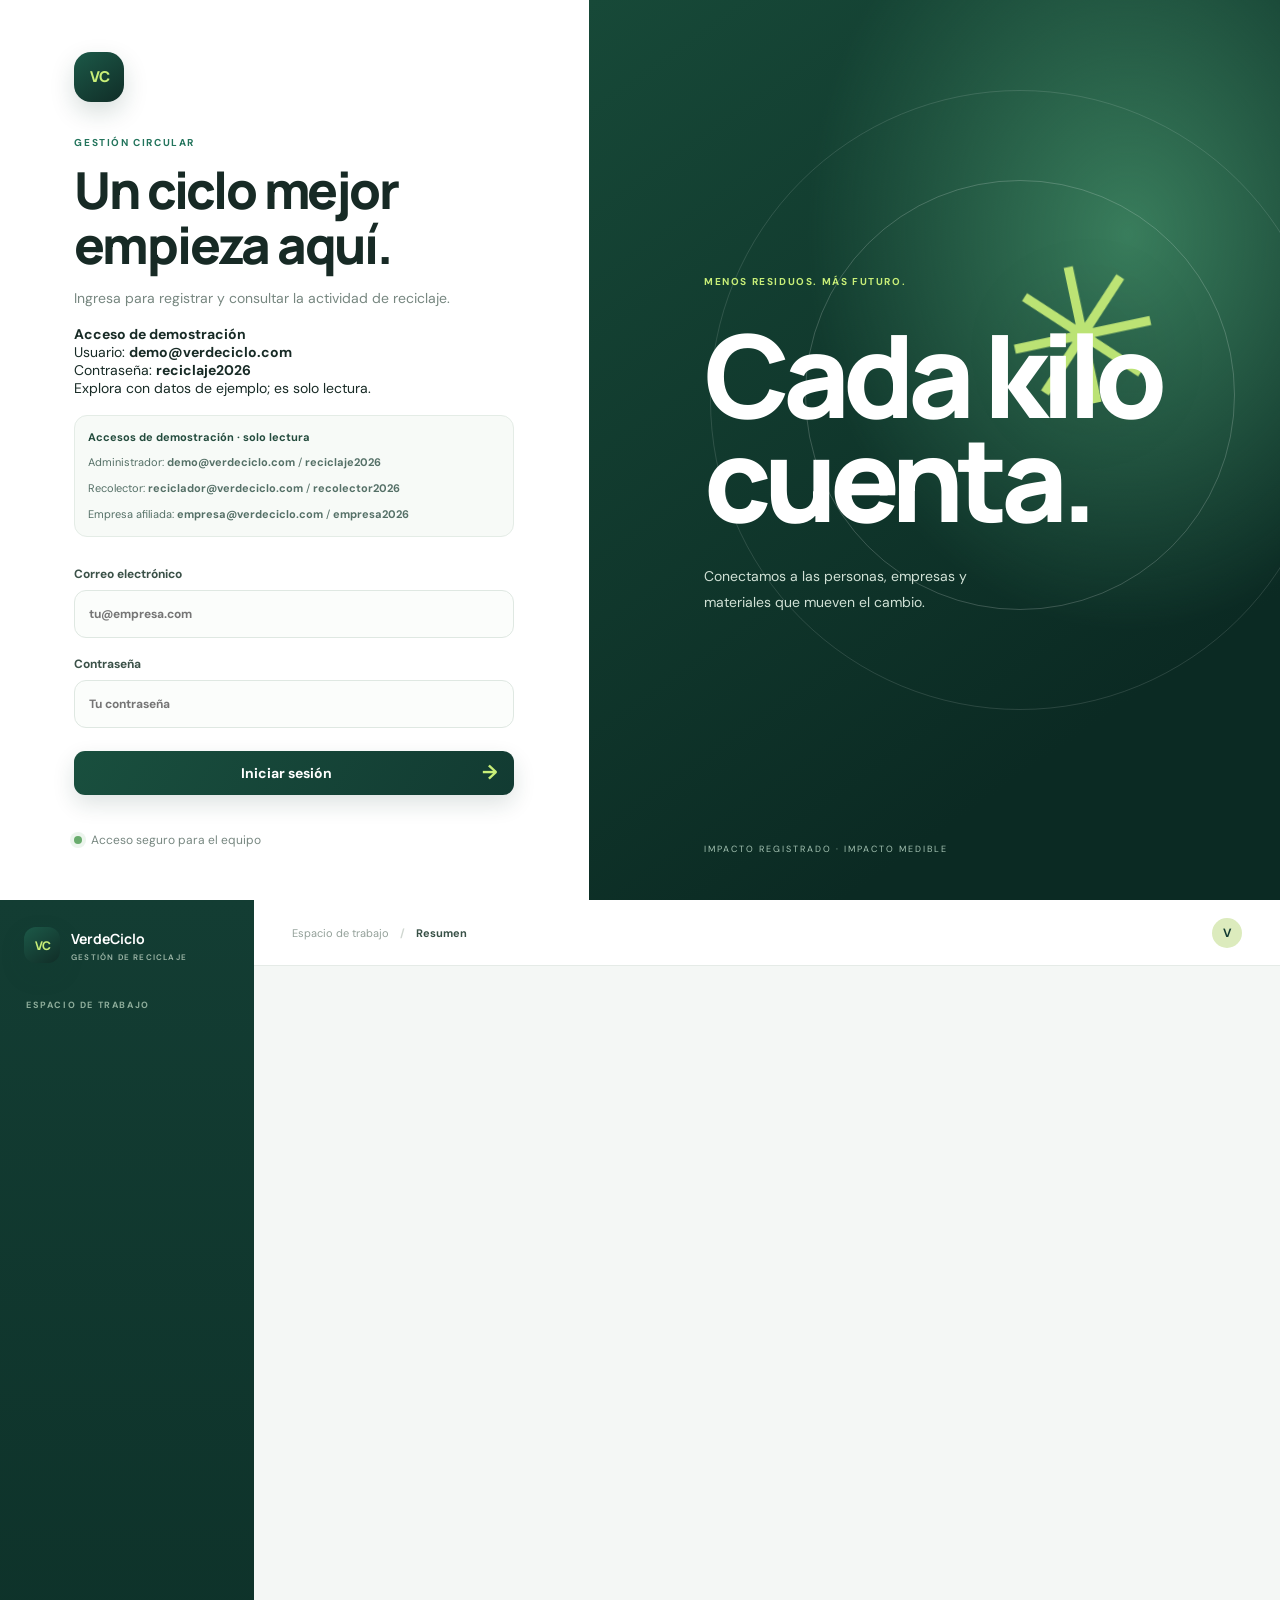
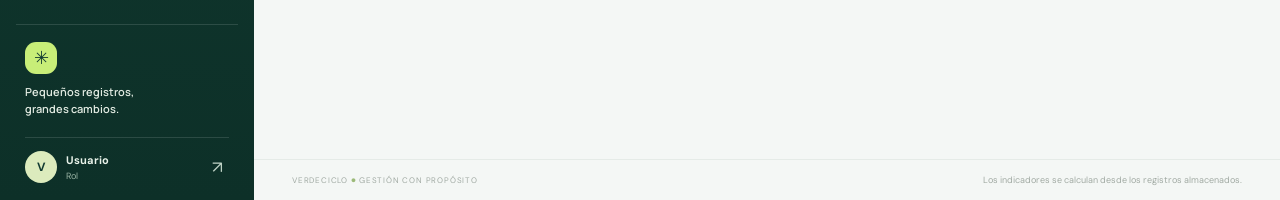
==== commit bdc5830b: "Conectar selección de paneles demo" ====
--- a/static/index.html
+++ b/static/index.html
@@ -40,6 +40,7 @@
     </div>
   </div>
   <script src="./app.js" defer></script>
+  <script src="./roles-demo.js" defer></script>
   <script src="./demo.js" defer></script>
 </body>
 </html>
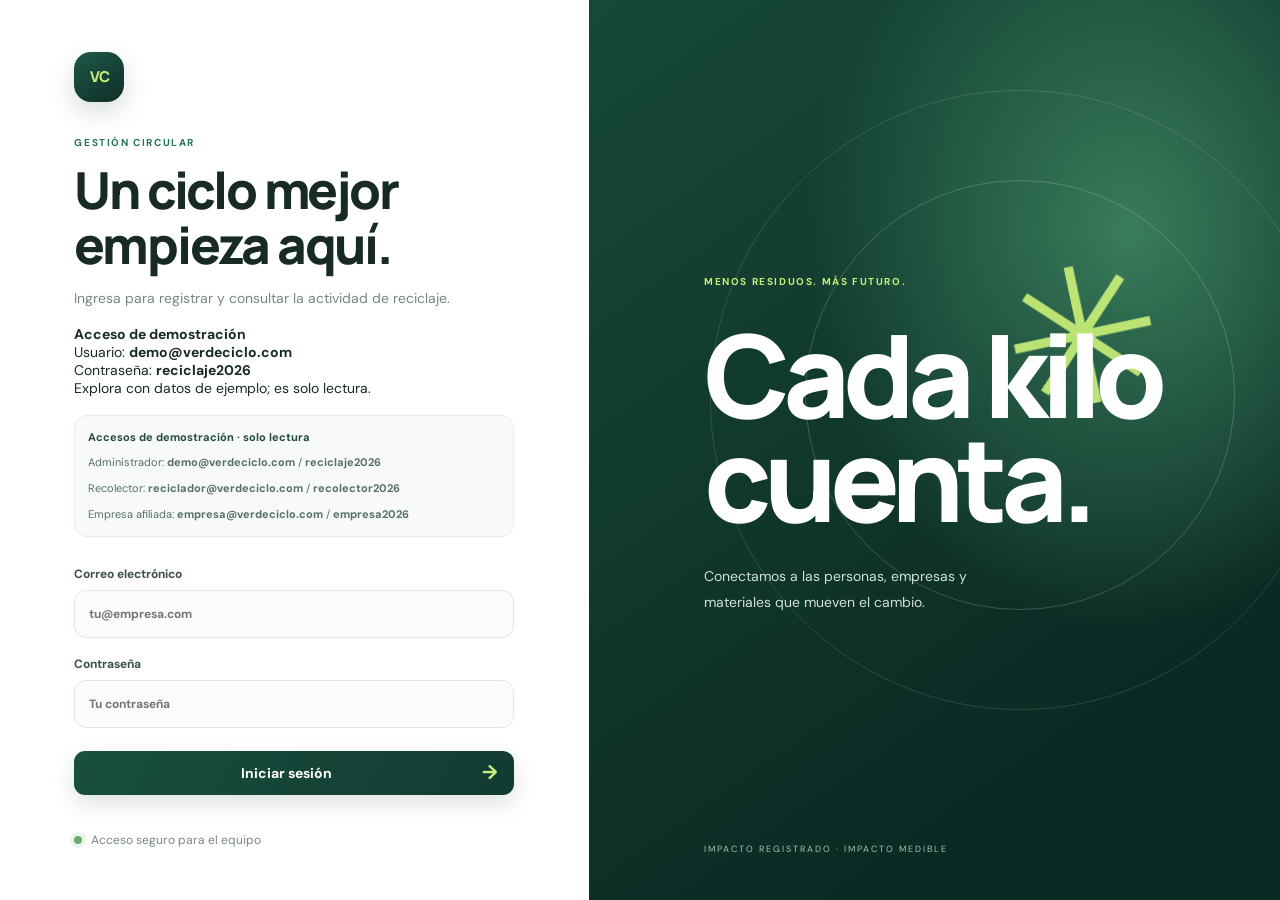
==== commit f72f1cc2: "Aplicar colores y visibilidad a los paneles demo" ====
--- a/static/index.html
+++ b/static/index.html
@@ -6,6 +6,7 @@
   <meta name="theme-color" content="#173d35">
   <title>VerdeCiclo · Gestión de reciclaje</title>
   <link rel="stylesheet" href="./styles.css">
+  <link rel="stylesheet" href="./panel-demo.css">
 </head>
 <body>
   <div id="toast" role="status" aria-live="polite"></div>
--- a/static/panel-demo.css
+++ b/static/panel-demo.css
@@ -0,0 +1,7 @@
+#login[hidden],#app[hidden]{display:none!important}
+body.demo-recolector .sidebar{background:linear-gradient(180deg,#244d70,#142f49)}
+body.demo-recolector .nav-item.active{box-shadow:inset 3px 0 #8dd8ff}
+body.demo-recolector .nav-item.active .nav-icon{color:#8dd8ff}
+body.demo-empresa .sidebar{background:linear-gradient(180deg,#654a78,#392d4d)}
+body.demo-empresa .nav-item.active{box-shadow:inset 3px 0 #edc5ff}
+body.demo-empresa .nav-item.active .nav-icon{color:#edc5ff}
